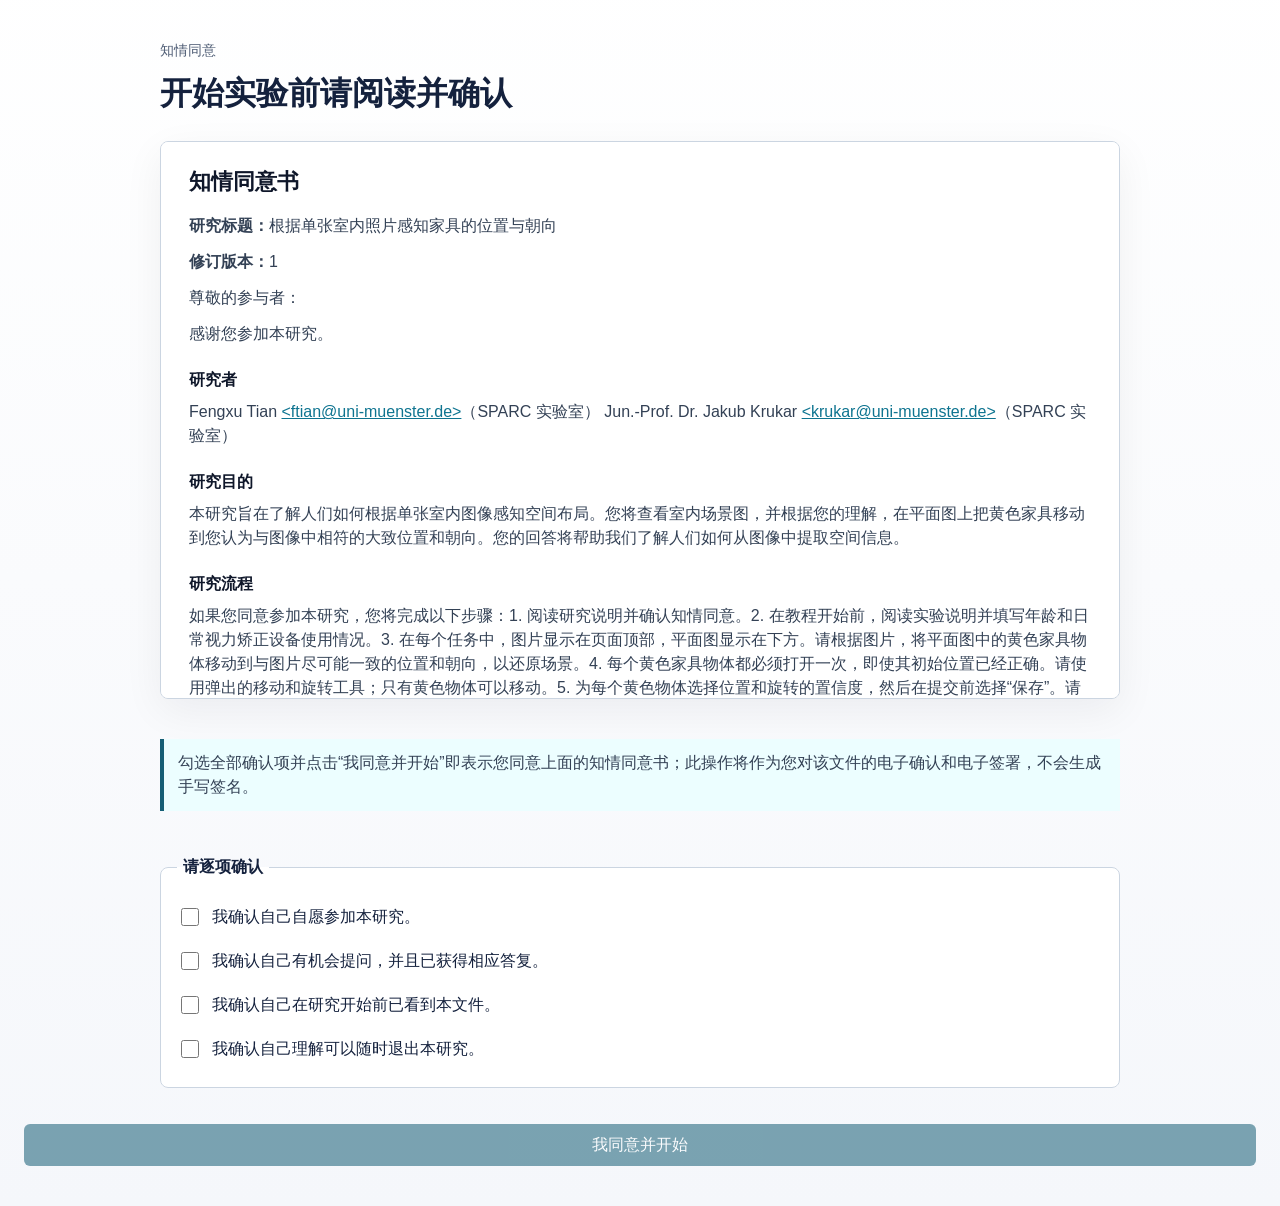
==== index.html @ f9cee18e "deploy: replace Chinese static package with Run 37 Native 25" ====
<!doctype html>
<html lang="zh-CN">
  <head>
    <meta charset="UTF-8" />
    <meta name="viewport" content="width=device-width, initial-scale=1.0" />
    <link rel="icon" type="image/svg+xml" href="/experiment/layout-task/assets/icons/info.svg" />
    <title>Layout Task Player</title>
    <meta http-equiv="refresh" content="0;url=./experiment/" />
  </head>
  <body>
    <p>Opening the experiment...</p>
    <script>
      const target = new URL("./experiment/", window.location.href);
      target.search = window.location.search;
      target.hash = window.location.hash;
      window.location.replace(target.href);
    </script>
  </body>
</html>
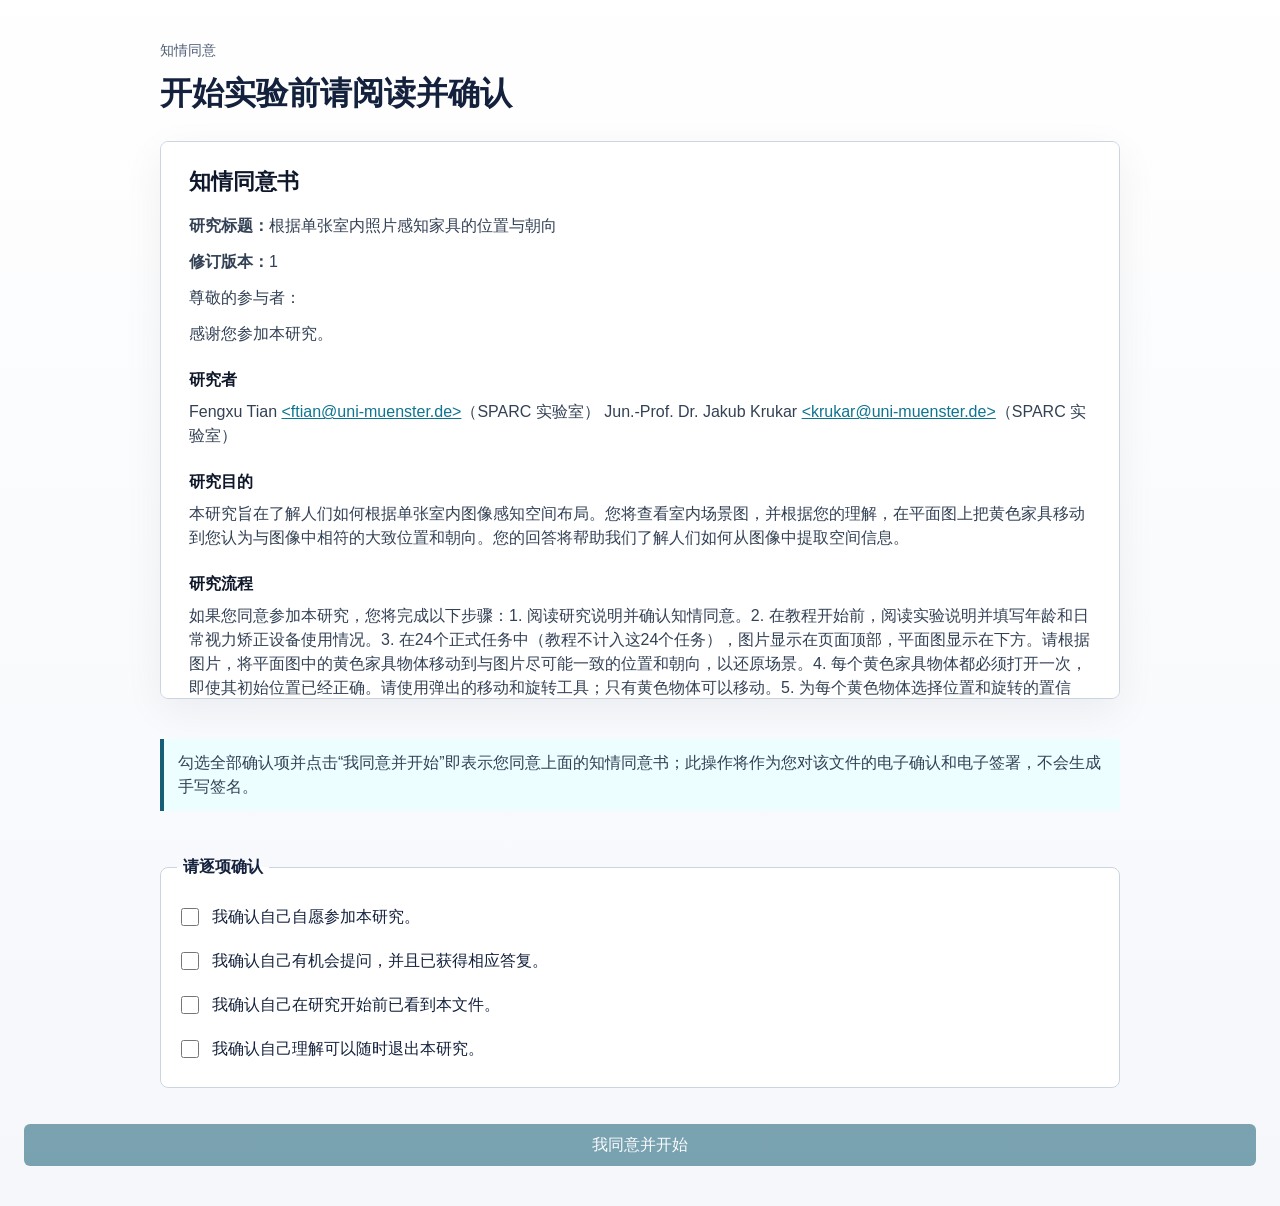
==== commit f4b71a89: "fix: preserve Run41 package bytes" ====
--- a/index.html
+++ b/index.html
@@ -1,19 +1,19 @@
-<!doctype html>
-<html lang="zh-CN">
-  <head>
-    <meta charset="UTF-8" />
-    <meta name="viewport" content="width=device-width, initial-scale=1.0" />
-    <link rel="icon" type="image/svg+xml" href="/experiment/layout-task/assets/icons/info.svg" />
-    <title>Layout Task Player</title>
-    <meta http-equiv="refresh" content="0;url=./experiment/" />
-  </head>
-  <body>
-    <p>Opening the experiment...</p>
-    <script>
-      const target = new URL("./experiment/", window.location.href);
-      target.search = window.location.search;
-      target.hash = window.location.hash;
-      window.location.replace(target.href);
-    </script>
-  </body>
-</html>
+<!doctype html>
+<html lang="zh-CN">
+  <head>
+    <meta charset="UTF-8" />
+    <meta name="viewport" content="width=device-width, initial-scale=1.0" />
+    <link rel="icon" type="image/svg+xml" href="/experiment/layout-task/assets/icons/info.svg" />
+    <title>Layout Task Player</title>
+    <meta http-equiv="refresh" content="0;url=./experiment/" />
+  </head>
+  <body>
+    <p>Opening the experiment...</p>
+    <script>
+      const target = new URL("./experiment/", window.location.href);
+      target.search = window.location.search;
+      target.hash = window.location.hash;
+      window.location.replace(target.href);
+    </script>
+  </body>
+</html>
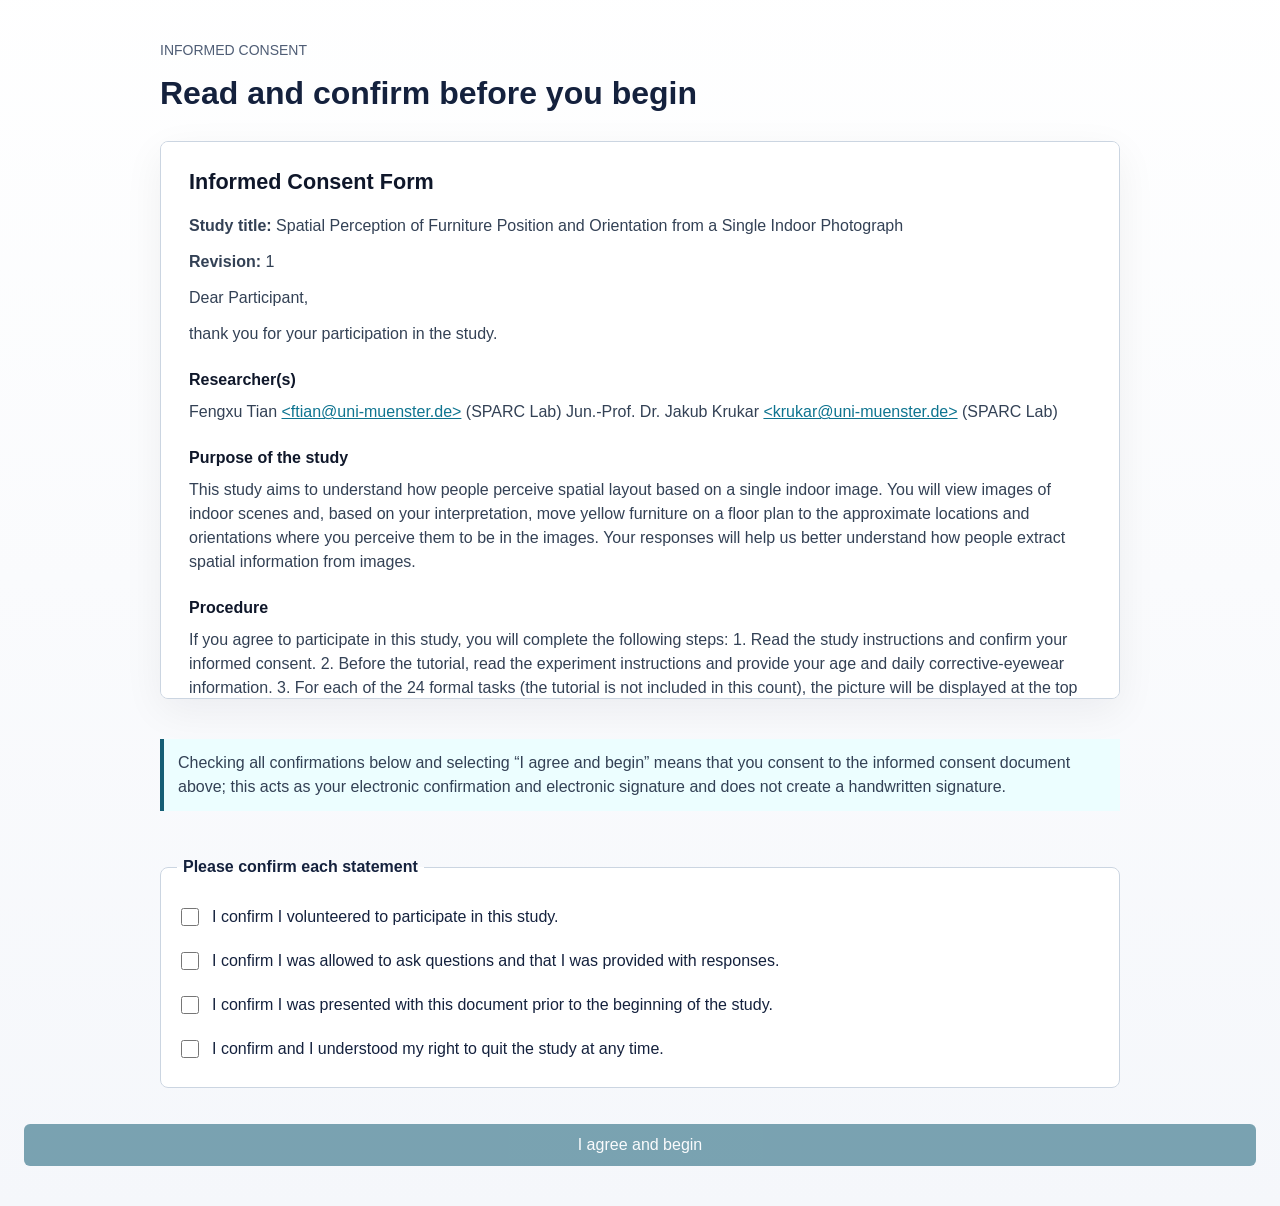
==== commit 77d849f2: "deploy: remove personal email from tutorial completion page" ====
--- a/index.html
+++ b/index.html
@@ -1,19 +1,19 @@
-<!doctype html>
-<html lang="zh-CN">
-  <head>
-    <meta charset="UTF-8" />
-    <meta name="viewport" content="width=device-width, initial-scale=1.0" />
-    <link rel="icon" type="image/svg+xml" href="/experiment/layout-task/assets/icons/info.svg" />
-    <title>Layout Task Player</title>
-    <meta http-equiv="refresh" content="0;url=./experiment/" />
-  </head>
-  <body>
-    <p>Opening the experiment...</p>
-    <script>
-      const target = new URL("./experiment/", window.location.href);
-      target.search = window.location.search;
-      target.hash = window.location.hash;
-      window.location.replace(target.href);
-    </script>
-  </body>
-</html>
+<!doctype html>
+<html lang="zh-CN">
+  <head>
+    <meta charset="UTF-8" />
+    <meta name="viewport" content="width=device-width, initial-scale=1.0" />
+    <link rel="icon" type="image/svg+xml" href="/experiment/layout-task/assets/icons/info.svg" />
+    <title>Layout Task Player</title>
+    <meta http-equiv="refresh" content="0;url=./experiment/" />
+  </head>
+  <body>
+    <p>Opening the experiment...</p>
+    <script>
+      const target = new URL("./experiment/", window.location.href);
+      target.search = window.location.search;
+      target.hash = window.location.hash;
+      window.location.replace(target.href);
+    </script>
+  </body>
+</html>
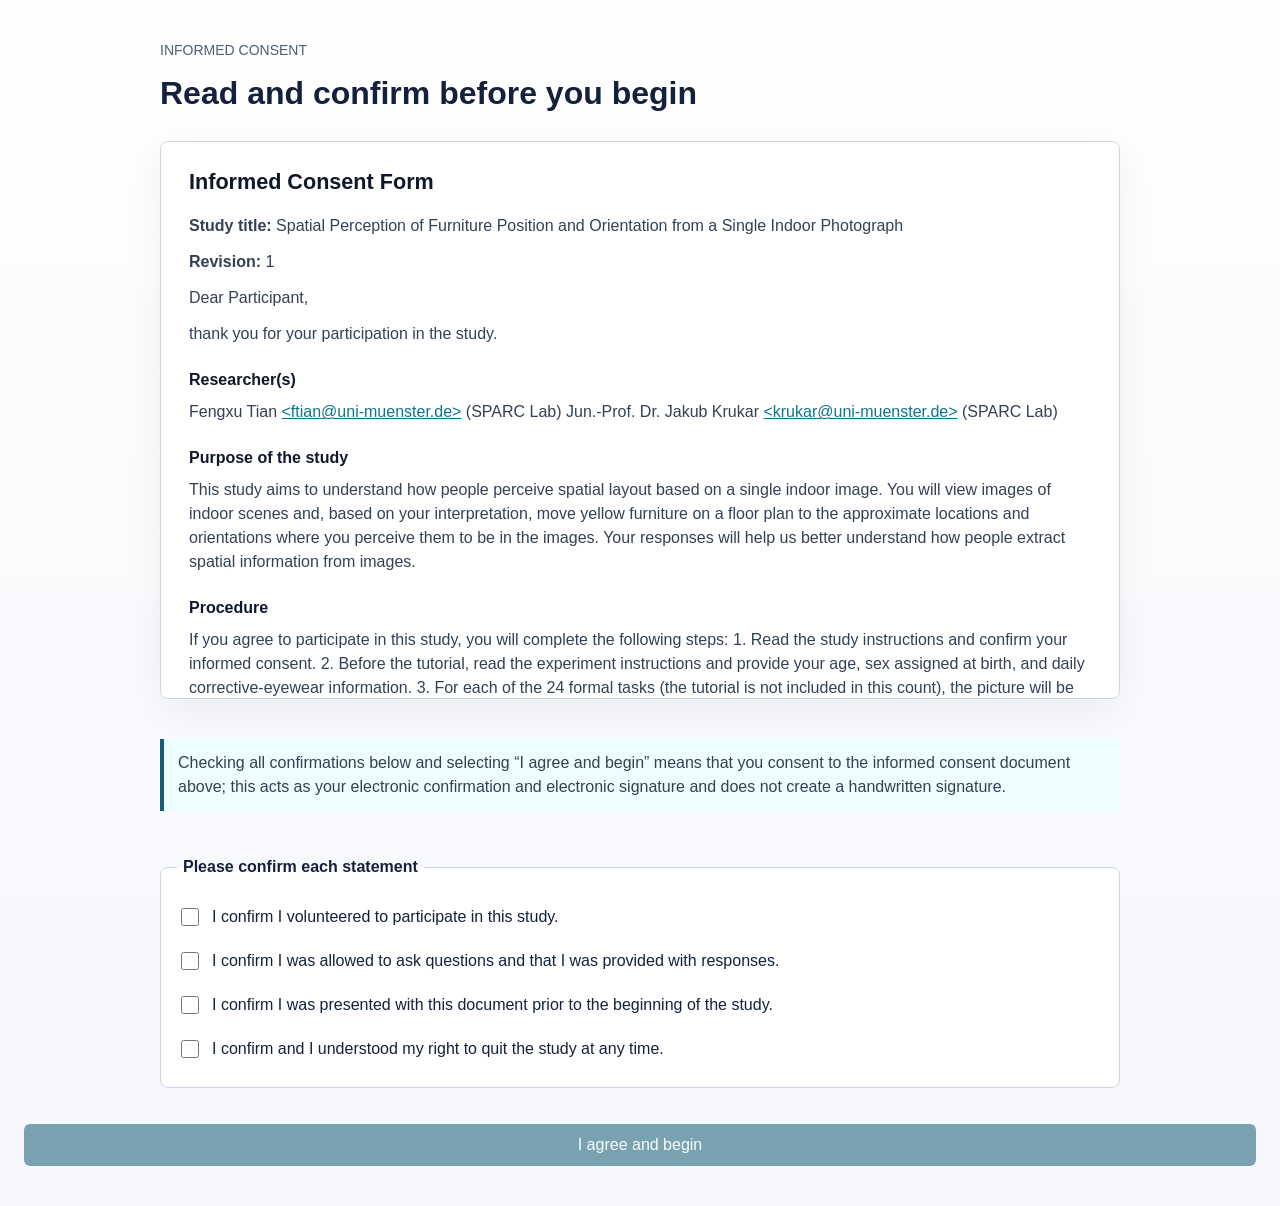
==== commit f4c92d2c: "deploy: publish Run 41 English package" ====
--- a/index.html
+++ b/index.html
@@ -1,19 +1,19 @@
-<!doctype html>
-<html lang="zh-CN">
-  <head>
-    <meta charset="UTF-8" />
-    <meta name="viewport" content="width=device-width, initial-scale=1.0" />
-    <link rel="icon" type="image/svg+xml" href="/experiment/layout-task/assets/icons/info.svg" />
-    <title>Layout Task Player</title>
-    <meta http-equiv="refresh" content="0;url=./experiment/" />
-  </head>
-  <body>
-    <p>Opening the experiment...</p>
-    <script>
-      const target = new URL("./experiment/", window.location.href);
-      target.search = window.location.search;
-      target.hash = window.location.hash;
-      window.location.replace(target.href);
-    </script>
-  </body>
-</html>
+<!doctype html>
+<html lang="zh-CN">
+  <head>
+    <meta charset="UTF-8" />
+    <meta name="viewport" content="width=device-width, initial-scale=1.0" />
+    <link rel="icon" type="image/svg+xml" href="/experiment/layout-task/assets/icons/info.svg" />
+    <title>Layout Task Player</title>
+    <meta http-equiv="refresh" content="0;url=./experiment/" />
+  </head>
+  <body>
+    <p>Opening the experiment...</p>
+    <script>
+      const target = new URL("./experiment/", window.location.href);
+      target.search = window.location.search;
+      target.hash = window.location.hash;
+      window.location.replace(target.href);
+    </script>
+  </body>
+</html>
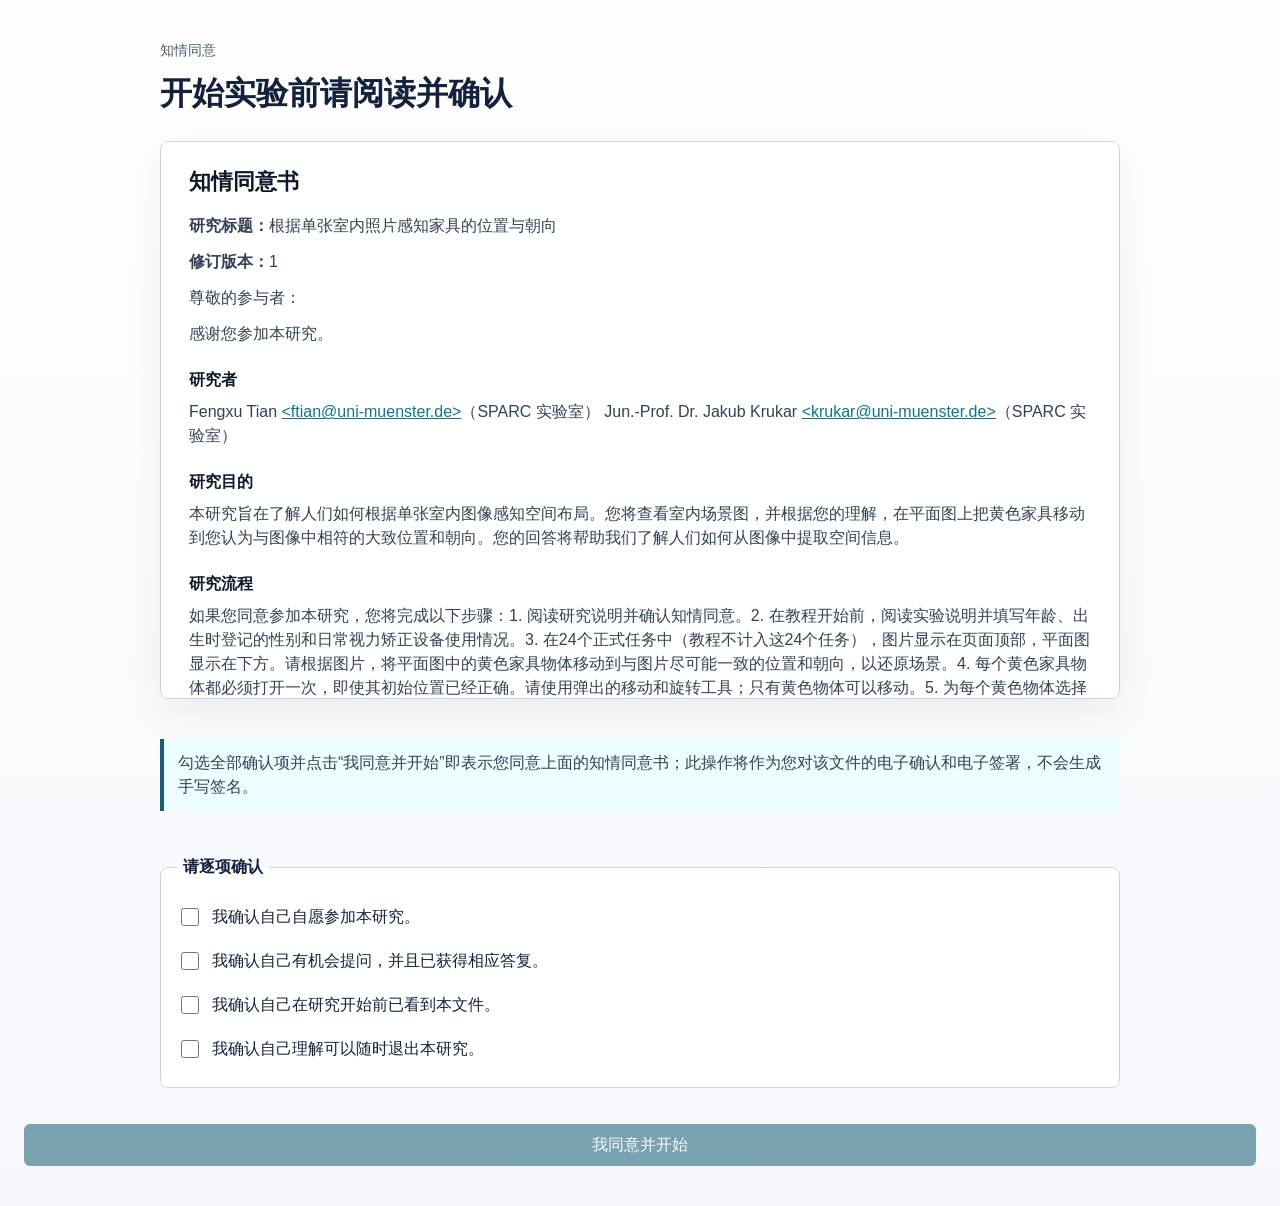
==== commit 9d7395df: "deploy: publish Run 41 Chinese experiment package" ====
--- a/index.html
+++ b/index.html
@@ -1,19 +1,19 @@
-<!doctype html>
-<html lang="zh-CN">
-  <head>
-    <meta charset="UTF-8" />
-    <meta name="viewport" content="width=device-width, initial-scale=1.0" />
-    <link rel="icon" type="image/svg+xml" href="/experiment/layout-task/assets/icons/info.svg" />
-    <title>Layout Task Player</title>
-    <meta http-equiv="refresh" content="0;url=./experiment/" />
-  </head>
-  <body>
-    <p>Opening the experiment...</p>
-    <script>
-      const target = new URL("./experiment/", window.location.href);
-      target.search = window.location.search;
-      target.hash = window.location.hash;
-      window.location.replace(target.href);
-    </script>
-  </body>
-</html>
+<!doctype html>
+<html lang="zh-CN">
+  <head>
+    <meta charset="UTF-8" />
+    <meta name="viewport" content="width=device-width, initial-scale=1.0" />
+    <link rel="icon" type="image/svg+xml" href="./experiment/layout-task/assets/icons/info.svg" />
+    <title>Layout Task Player</title>
+    <meta http-equiv="refresh" content="0;url=./experiment/" />
+  </head>
+  <body>
+    <p>Opening the experiment...</p>
+    <script>
+      const target = new URL("./experiment/", window.location.href);
+      target.search = window.location.search;
+      target.hash = window.location.hash;
+      window.location.replace(target.href);
+    </script>
+  </body>
+</html>
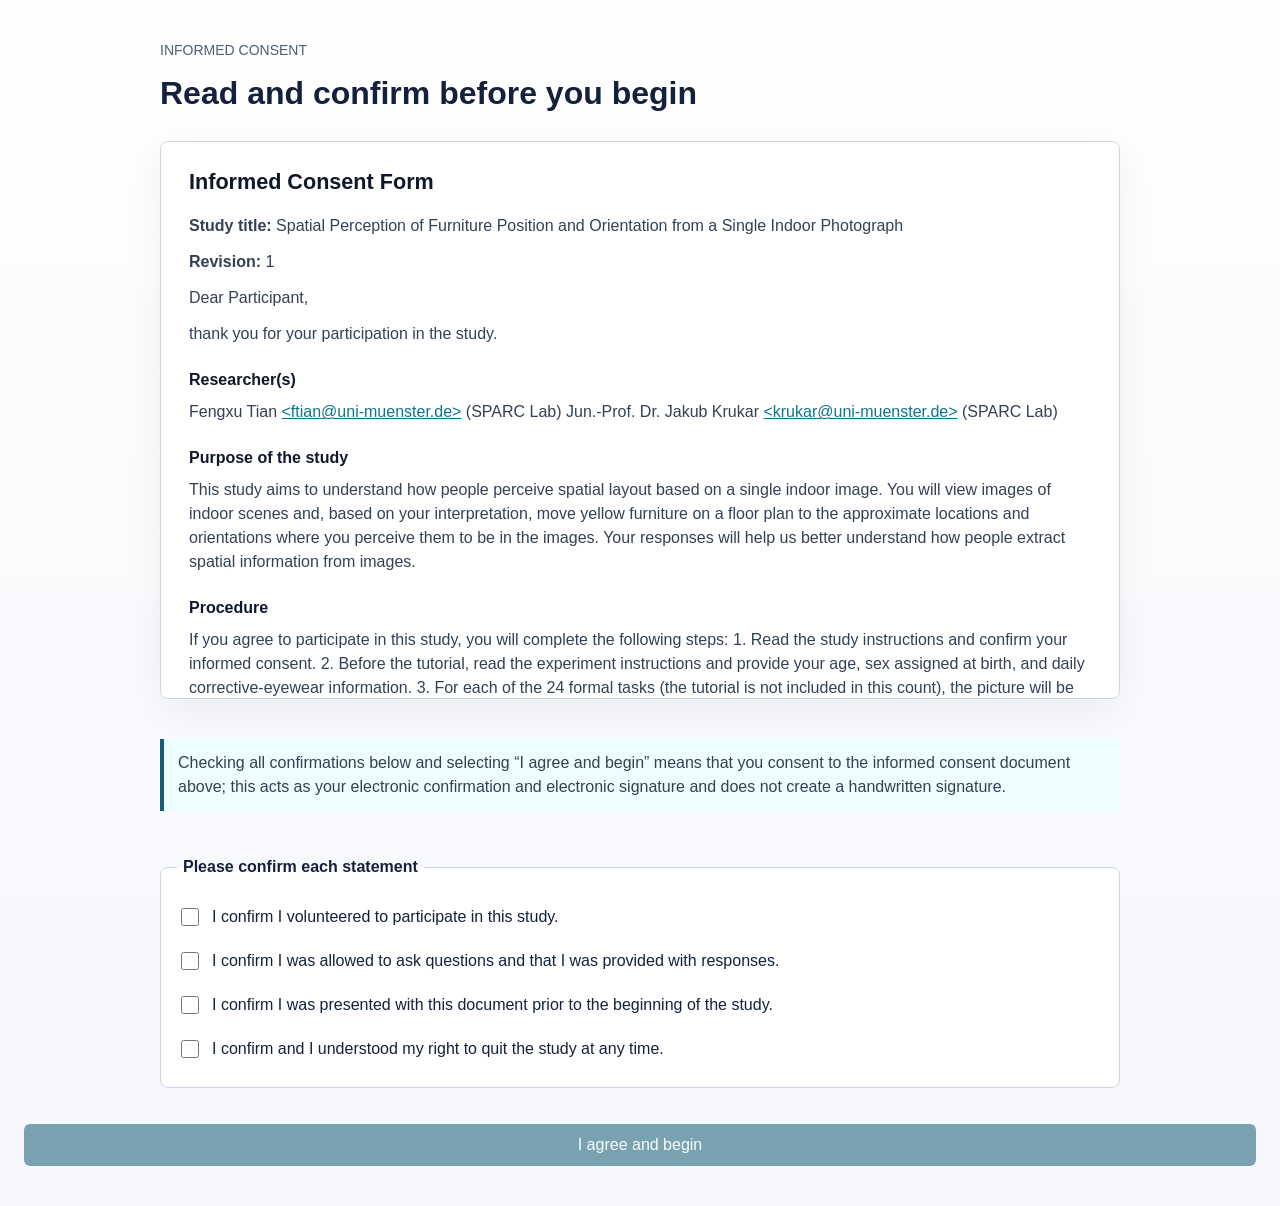
==== commit ef2a1dcb: "deploy: publish Pause guard fix to English package" ====
--- a/index.html
+++ b/index.html
@@ -1,5 +1,5 @@
 <!doctype html>
-<html lang="zh-CN">
+<html lang="en-US">
   <head>
     <meta charset="UTF-8" />
     <meta name="viewport" content="width=device-width, initial-scale=1.0" />
